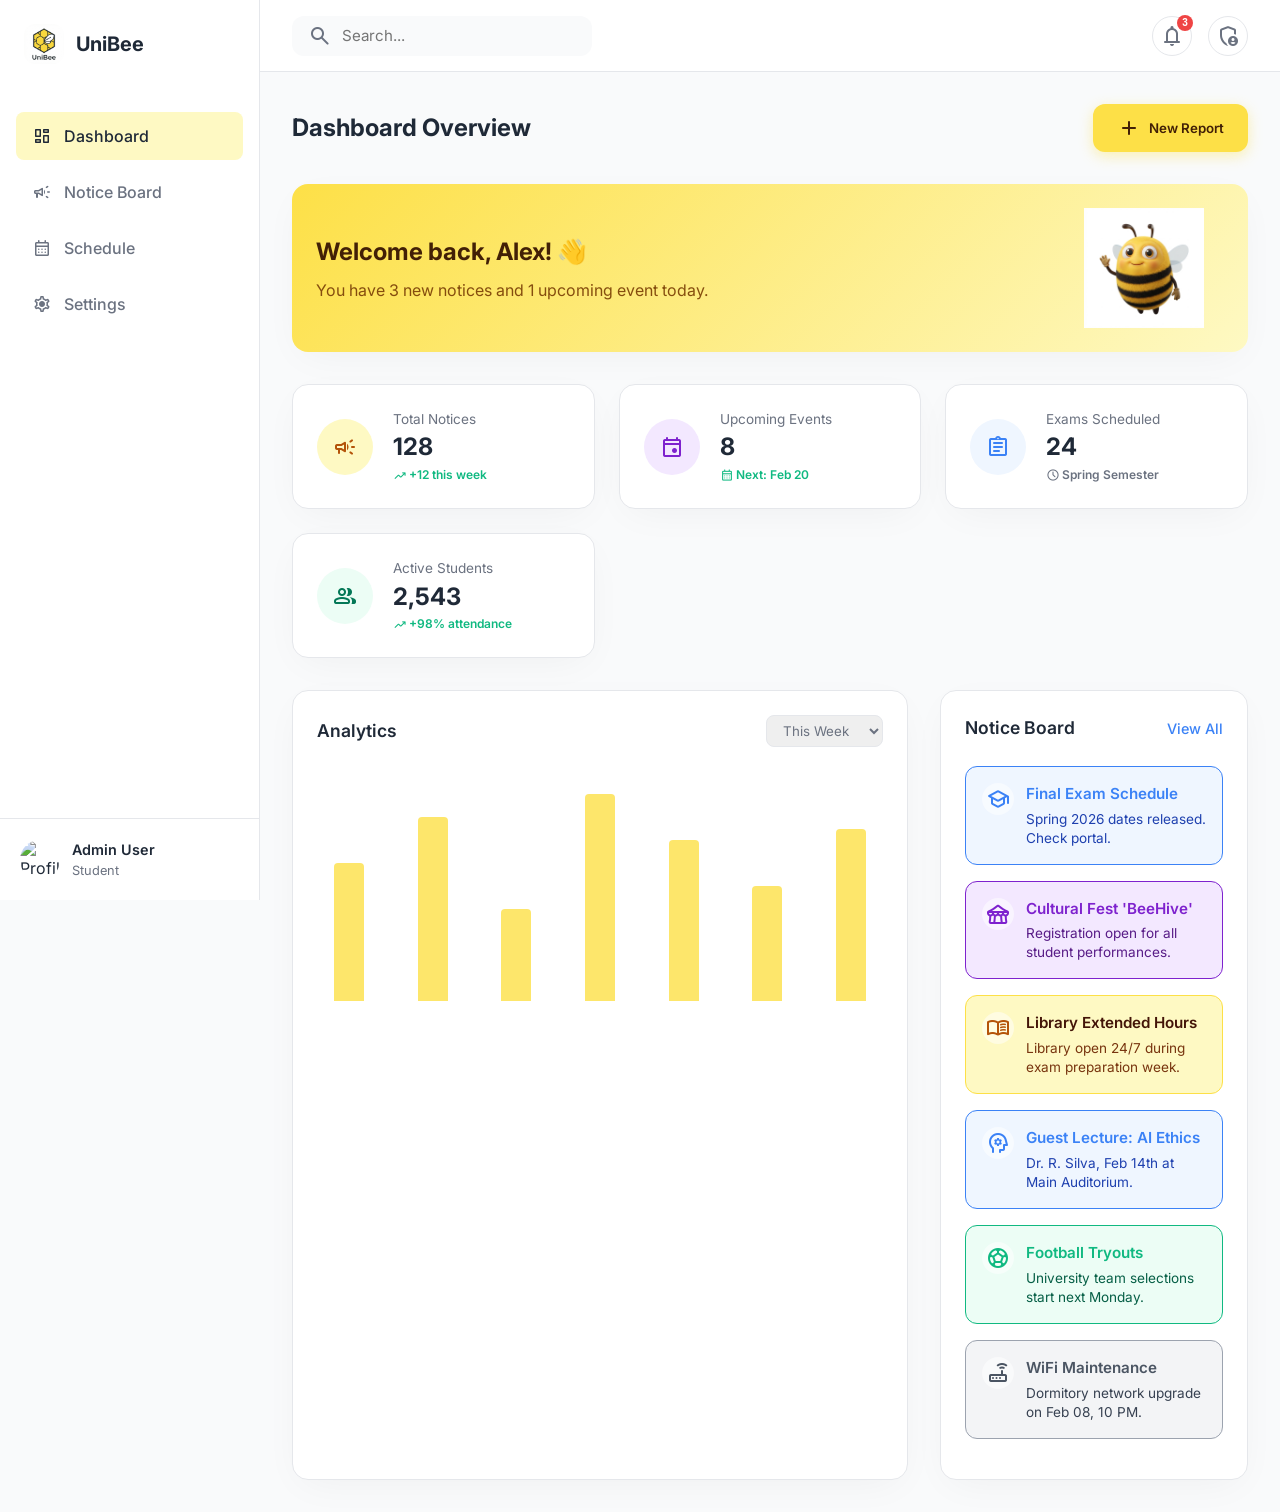
==== index.html @ 161c79ae "Initial commit: UniBee web application" ====
<!DOCTYPE html>
<html lang="en">

<head>
    <meta charset="UTF-8">
    <meta name="viewport" content="width=device-width, initial-scale=1.0">
    <title>UniBee Dashboard</title>
    <link rel="stylesheet" href="styles.css">
    <link rel="preconnect" href="https://fonts.googleapis.com">
    <link rel="preconnect" href="https://fonts.gstatic.com" crossorigin>
    <link href="https://fonts.googleapis.com/css2?family=Inter:wght@400;500;600;700&display=swap" rel="stylesheet">
    <link rel="stylesheet"
        href="https://fonts.googleapis.com/css2?family=Material+Symbols+Rounded:opsz,wght,FILL,GRAD@24,400,0,0" />
</head>

<body>
    <div class="app-container">
        <!-- Sidebar -->
        <aside class="sidebar">
            <div class="brand">
                <div class="logo-icon" style="background: transparent;">
                    <img src="assets/logo.png" alt="UniBee">
                </div>
                <h1>UniBee</h1>
            </div>

            <nav class="nav-menu">
                <a href="index.html" class="nav-item active">
                    <span class="material-symbols-rounded">dashboard</span>
                    <span>Dashboard</span>
                </a>
                <a href="notice-board.html" class="nav-item">
                    <span class="material-symbols-rounded">campaign</span>
                    <span>Notice Board</span>
                </a>
                <a href="schedule.html" class="nav-item">
                    <span class="material-symbols-rounded">calendar_month</span>
                    <span>Schedule</span>
                </a>
                <a href="students.html" class="nav-item">
                    <span class="material-symbols-rounded">groups</span>
                    <span>Students</span>
                </a>
                <a href="analytics.html" class="nav-item">
                    <span class="material-symbols-rounded">analytics</span>
                    <span>Analytics</span>
                </a>
                <a href="settings.html" class="nav-item">
                    <span class="material-symbols-rounded">settings</span>
                    <span>Settings</span>
                </a>
            </nav>

            <div class="user-profile">
                <img src="https://ui-avatars.com/api/?name=Admin+User&background=FDE047&color=1F2937&bold=true"
                    alt="Profile" class="avatar">
                <div class="user-info">
                    <span class="name">Admin User</span>
                    <span class="role">Administrator</span>
                </div>
            </div>
        </aside>

        <!-- Main Content -->
        <main class="main-content">
            <header class="top-header">
                <button class="menu-toggle" id="menuToggle">
                    <span class="material-symbols-rounded">menu</span>
                </button>
                <div class="header-search">
                    <span class="material-symbols-rounded">search</span>
                    <input type="text" placeholder="Search...">
                </div>
                <div class="header-actions">
                    <button class="icon-btn">
                        <span class="material-symbols-rounded">notifications</span>
                        <span class="badge">3</span>
                    </button>
                    <a href="admin.html" class="icon-btn" title="Admin Dashboard" style="text-decoration: none;">
                        <span class="material-symbols-rounded">admin_panel_settings</span>
                    </a>
                </div>
            </header>

            <div class="content-wrapper">
                <div class="page-header">
                    <h2>Dashboard Overview</h2>
                    <button class="btn-primary">
                        <span class="material-symbols-rounded">add</span>
                        New Report
                    </button>
                </div>

                <div class="welcome-banner card gradient-bg">
                    <div class="welcome-text">
                        <h2>Welcome back, Alex! 👋</h2>
                        <p>You have 3 new notices and 1 upcoming event today.</p>
                    </div>
                    <img src="assets/mascot.png" alt="UniBee Mascot" style="height: 120px; margin-right: 20px;">
                </div>

                <!-- Stats Cards -->
                <div class="stats-grid">
                    <!-- Total Notices -->
                    <div class="card stat-card">
                        <div class="stat-icon yellow-light">
                            <span class="material-symbols-rounded">campaign</span>
                        </div>
                        <div class="stat-info">
                            <span class="label">Total Notices</span>
                            <span class="value">128</span>
                            <span class="trend up">
                                <span class="material-symbols-rounded">trending_up</span>
                                +12 this week
                            </span>
                        </div>
                    </div>

                    <!-- Upcoming Events -->
                    <div class="card stat-card">
                        <div class="stat-icon purple-light">
                            <span class="material-symbols-rounded">event</span>
                        </div>
                        <div class="stat-info">
                            <span class="label">Upcoming Events</span>
                            <span class="value">8</span>
                            <span class="trend up">
                                <span class="material-symbols-rounded">calendar_month</span>
                                Next: Feb 20
                            </span>
                        </div>
                    </div>

                    <!-- Exams -->
                    <div class="card stat-card">
                        <div class="stat-icon" style="background-color: var(--info-light); color: var(--info);">
                            <span class="material-symbols-rounded">assignment</span>
                        </div>
                        <div class="stat-info">
                            <span class="label">Exams Scheduled</span>
                            <span class="value">24</span>
                            <span class="trend" style="color: var(--text-muted);">
                                <span class="material-symbols-rounded">schedule</span>
                                Spring Semester
                            </span>
                        </div>
                    </div>

                    <!-- Active Students -->
                    <div class="card stat-card">
                        <div class="stat-icon green-light">
                            <span class="material-symbols-rounded">group</span>
                        </div>
                        <div class="stat-info">
                            <span class="label">Active Students</span>
                            <span class="value">2,543</span>
                            <span class="trend up">
                                <span class="material-symbols-rounded">trending_up</span>
                                +98% attendance
                            </span>
                        </div>
                    </div>
                </div>

                <!-- Recent Activity & Charts -->
                <div class="dashboard-grid">
                    <div class="card chart-section">
                        <div class="card-header">
                            <h3>Analytics</h3>
                            <select class="select-input">
                                <option>This Week</option>
                                <option>This Month</option>
                            </select>
                        </div>
                        <div class="chart-placeholder">
                            <!-- Placeholder for a chart -->
                            <div class="bar-chart-mock">
                                <div class="bar" style="height: 60%"></div>
                                <div class="bar" style="height: 80%"></div>
                                <div class="bar" style="height: 40%"></div>
                                <div class="bar" style="height: 90%"></div>
                                <div class="bar" style="height: 70%"></div>
                                <div class="bar" style="height: 50%"></div>
                                <div class="bar" style="height: 75%"></div>
                            </div>
                        </div>
                    </div>

                    <div class="card notice-section">
                        <div class="card-header">
                            <h3>Notice Board</h3>
                            <a href="#" class="link-btn">View All</a>
                        </div>
                        <div class="notice-list">
                            <!-- Notice 1: Academic -->
                            <a href="notice-details.html" class="notice-card"
                                style="text-decoration: none; color: inherit; background-color: var(--info-light); border-color: var(--info);">
                                <div class="notice-icon" style="color: var(--info);">
                                    <span class="material-symbols-rounded">school</span>
                                </div>
                                <div class="notice-content">
                                    <h4 style="color: var(--info);">Final Exam Schedule</h4>
                                    <p style="color: #1E40AF;">Spring 2026 dates released. Check portal.</p>
                                </div>
                            </a>

                            <!-- Notice 2: Events -->
                            <a href="notice-details.html" class="notice-card"
                                style="text-decoration: none; color: inherit; background-color: var(--purple-light); border-color: #7E22CE;">
                                <div class="notice-icon" style="color: #7E22CE;">
                                    <span class="material-symbols-rounded">festival</span>
                                </div>
                                <div class="notice-content">
                                    <h4 style="color: #7E22CE;">Cultural Fest 'BeeHive'</h4>
                                    <p style="color: #581C87;">Registration open for all student performances.</p>
                                </div>
                            </a>

                            <!-- Notice 3: General -->
                            <a href="notice-details.html" class="notice-card"
                                style="text-decoration: none; color: inherit;">
                                <div class="notice-icon">
                                    <span class="material-symbols-rounded">menu_book</span>
                                </div>
                                <div class="notice-content">
                                    <h4>Library Extended Hours</h4>
                                    <p>Library open 24/7 during exam preparation week.</p>
                                </div>
                            </a>

                            <!-- Notice 4: Academic -->
                            <a href="notice-details.html" class="notice-card"
                                style="text-decoration: none; color: inherit; background-color: var(--info-light); border-color: var(--info);">
                                <div class="notice-icon" style="color: var(--info);">
                                    <span class="material-symbols-rounded">psychology</span>
                                </div>
                                <div class="notice-content">
                                    <h4 style="color: var(--info);">Guest Lecture: AI Ethics</h4>
                                    <p style="color: #1E40AF;">Dr. R. Silva, Feb 14th at Main Auditorium.</p>
                                </div>
                            </a>

                            <!-- Notice 5: Sports -->
                            <a href="notice-details.html" class="notice-card"
                                style="text-decoration: none; color: inherit; background-color: var(--success-light); border-color: var(--success);">
                                <div class="notice-icon" style="color: var(--success);">
                                    <span class="material-symbols-rounded">sports_soccer</span>
                                </div>
                                <div class="notice-content">
                                    <h4 style="color: var(--success);">Football Tryouts</h4>
                                    <p style="color: #065F46;">University team selections start next Monday.</p>
                                </div>
                            </a>

                            <!-- Notice 6: System -->
                            <a href="notice-details.html" class="notice-card"
                                style="text-decoration: none; color: inherit; background-color: #F3F4F6; border-color: #9CA3AF;">
                                <div class="notice-icon" style="color: #4B5563;">
                                    <span class="material-symbols-rounded">router</span>
                                </div>
                                <div class="notice-content">
                                    <h4 style="color: #4B5563;">WiFi Maintenance</h4>
                                    <p style="color: #374151;">Dormitory network upgrade on Feb 08, 10 PM.</p>
                                </div>
                            </a>
                        </div>
                    </div>
                </div>
            </div>
        </main>
    </div>
    <script src="script.js"></script>
</body>

</html>
---- styles.css ----
:root {
    /* Colors */
    --primary-color: #FDE047;
    /* Yellow-300/400 approx */
    --primary-hover: #FACC15;
    --primary-text: #422006;
    /* Dark brown text for contrast on yellow */

    --bg-body: #F9FAFB;
    --bg-card: #FFFFFF;
    --bg-sidebar: #FFFFFF;

    --text-main: #1F2937;
    --text-muted: #6B7280;
    --border-color: #E5E7EB;

    /* Semantic Colors */
    --success: #10B981;
    --danger: #EF4444;
    --warning: #F59E0B;
    --info: #3B82F6;

    /* Light variants for backgrounds */
    --info-light: #EFF6FF;
    --success-light: #ECFDF5;
    --purple-light: #F3E8FF;
    --yellow-light: #FEF9C3;

    /* Spacing */
    --radius-sm: 8px;
    --radius-md: 12px;
    --radius-lg: 16px;

    /* Shadows */
    --shadow-sm: 0 1px 2px 0 rgb(0 0 0 / 0.05);
    /* Soft, spread out shadow for modern feel */
    --shadow-card: 0 10px 40px -10px rgba(0, 0, 0, 0.05);
    --shadow-float: 0 20px 25px -5px rgba(0, 0, 0, 0.1), 0 8px 10px -6px rgba(0, 0, 0, 0.1);

    /* Transitions */
    --transition: all 0.3s ease;
}

body.dark-mode {
    --bg-body: #111827;
    --bg-card: #1F2937;
    --bg-sidebar: #1F2937;
    --text-main: #F9FAFB;
    --text-muted: #9CA3AF;
    --border-color: #374151;
    --shadow-sm: 0 1px 2px 0 rgb(0 0 0 / 0.3);
    --shadow-card: 0 10px 15px -3px rgba(0, 0, 0, 0.4);

    /* Adjust semantic colors for dark mode if needed */
    --info-light: rgba(59, 130, 246, 0.2);
    --success-light: rgba(16, 185, 129, 0.2);
    --purple-light: rgba(168, 85, 247, 0.2);
    --yellow-light: rgba(253, 224, 71, 0.1);
}

/* Empty State */
.empty-state {
    display: flex;
    flex-direction: column;
    align-items: center;
    justify-content: center;
    padding: 60px 20px;
    text-align: center;
    color: var(--text-muted);
    background: var(--bg-card);
    border-radius: var(--radius-md);
    border: 1px dashed var(--border-color);
}

.empty-state img {
    width: 120px;
    height: auto;
    margin-bottom: 24px;
    opacity: 0.8;
}

.empty-state h3 {
    font-size: 1.25rem;
    color: var(--text-main);
    margin-bottom: 8px;
}

.empty-state p {
    max-width: 300px;
    margin: 0 auto;
}


* {
    margin: 0;
    padding: 0;
    box-sizing: border-box;
}

body {
    font-family: 'Inter', sans-serif;
    background-color: var(--bg-body);
    color: var(--text-main);
    line-height: 1.5;
}

/* Layout */
.app-container {
    display: flex;
    min-height: 100vh;
}

/* Sidebar */
.sidebar {
    width: 260px;
    background-color: var(--bg-sidebar);
    border-right: 1px solid var(--border-color);
    display: flex;
    flex-direction: column;
    position: fixed;
    height: 100vh;
    left: 0;
    top: 0;
    z-index: 50;
    transition: var(--transition);
}

.brand {
    padding: 24px;
    display: flex;
    align-items: center;
    gap: 12px;
}

.logo-icon {
    width: 40px;
    height: 40px;
    background-color: var(--primary-color);
    border-radius: var(--radius-md);
    display: flex;
    align-items: center;
    justify-content: center;
    color: var(--primary-text);
    overflow: hidden;
    /* Ensure image fits */
}

.welcome-banner.gradient-bg {
    display: flex;
    justify-content: space-between;
    align-items: center;
    margin-bottom: 32px;
    background: linear-gradient(135deg, #FDE047 0%, #FEF9C3 100%);
    border: none;
}

.welcome-text h2 {
    color: var(--primary-text);
    margin-bottom: 8px;
}

.welcome-text p {
    color: #854D0E;
    /* Darker yellow-brown */
}

.logo-icon img {
    width: 100%;
    height: 100%;
    object-fit: cover;
}

.brand h1 {
    font-size: 1.25rem;
    font-weight: 700;
    color: var(--text-main);
}

.nav-menu {
    flex: 1;
    padding: 24px 16px;
    display: flex;
    flex-direction: column;
    gap: 8px;
}

.nav-item {
    display: flex;
    align-items: center;
    gap: 12px;
    padding: 12px 16px;
    text-decoration: none;
    color: var(--text-muted);
    border-radius: var(--radius-sm);
    transition: var(--transition);
    font-weight: 500;
}

.nav-item:hover,
.nav-item.active {
    background-color: var(--yellow-light);
    color: var(--text-main);
    /* Or dark yellow text */
}

/* Material Icons sizing adjustments */
.nav-item .material-symbols-rounded {
    font-size: 20px;
}

.user-profile {
    padding: 20px;
    border-top: 1px solid var(--border-color);
    display: flex;
    align-items: center;
    gap: 12px;
}

.avatar {
    width: 40px;
    height: 40px;
    border-radius: 50%;
    object-fit: cover;
}

.user-info {
    display: flex;
    flex-direction: column;
}

.user-info .name {
    font-weight: 600;
    font-size: 0.9rem;
}

.user-info .role {
    font-size: 0.8rem;
    color: var(--text-muted);
}

/* Main Content */
.main-content {
    flex: 1;
    margin-left: 260px;
    /* match sidebar width */
    max-width: calc(100% - 260px);
}

/* Header */
.top-header {
    height: 72px;
    background-color: var(--bg-card);
    border-bottom: 1px solid var(--border-color);
    display: flex;
    align-items: center;
    justify-content: space-between;
    padding: 0 32px;
    position: sticky;
    top: 0;
    z-index: 40;
}

.header-search {
    display: flex;
    align-items: center;
    background-color: var(--bg-body);
    padding: 8px 16px;
    border-radius: var(--radius-md);
    width: 300px;
    gap: 10px;
    color: var(--text-muted);
}

.header-search input {
    border: none;
    background: transparent;
    outline: none;
    width: 100%;
    font-family: inherit;
    font-size: 0.95rem;
}

.header-actions {
    display: flex;
    align-items: center;
    gap: 16px;
}

.icon-btn {
    width: 40px;
    height: 40px;
    border-radius: 50%;
    border: 1px solid var(--border-color);
    background: transparent;
    display: flex;
    align-items: center;
    justify-content: center;
    cursor: pointer;
    color: var(--text-muted);
    position: relative;
    transition: var(--transition);
}

.icon-btn:hover {
    background-color: var(--bg-body);
    color: var(--text-main);
}

.badge {
    position: absolute;
    top: -2px;
    right: -2px;
    background-color: var(--danger);
    color: white;
    font-size: 10px;
    font-weight: 700;
    height: 16px;
    min-width: 16px;
    border-radius: 8px;
    display: flex;
    align-items: center;
    justify-content: center;
    padding: 0 4px;
}

/* Dashboard Content */
.content-wrapper {
    padding: 32px;
    max-width: 1400px;
    margin: 0 auto;
}

.page-header {
    display: flex;
    justify-content: space-between;
    align-items: center;
    margin-bottom: 32px;
}

.page-header h2 {
    font-size: 1.5rem;
    font-weight: 700;
}

.btn-primary {
    background-color: var(--primary-color);
    color: var(--primary-text);
    border: none;
    padding: 12px 24px;
    border-radius: var(--radius-md);
    font-weight: 600;
    display: flex;
    align-items: center;
    gap: 8px;
    cursor: pointer;
    transition: var(--transition);
    font-family: inherit;
    box-shadow: 0 4px 14px 0 rgba(253, 224, 71, 0.4);
    /* soft yellow glow */
}

.btn-primary:hover {
    background-color: var(--primary-hover);
    transform: translateY(-1px);
}

/* Cards */
.card {
    background-color: var(--bg-card);
    border-radius: var(--radius-lg);
    box-shadow: var(--shadow-card);
    padding: 24px;
    border: 1px solid var(--border-color);
    /* Subtle border for clean look */
}

/* Stats Grid */
.stats-grid {
    display: grid;
    grid-template-columns: repeat(auto-fit, minmax(240px, 1fr));
    gap: 24px;
    margin-bottom: 32px;
}

.stat-card {
    display: flex;
    align-items: center;
    gap: 20px;
}

.stat-icon {
    width: 56px;
    height: 56px;
    border-radius: 50%;
    display: flex;
    align-items: center;
    justify-content: center;
    color: var(--text-main);
}

.yellow-light {
    background-color: var(--yellow-light);
    color: #B45309;
}

.purple-light {
    background-color: var(--purple-light);
    color: #7E22CE;
}

.green-light {
    background-color: var(--success-light);
    color: #047857;
}

.stat-info {
    display: flex;
    flex-direction: column;
}

.stat-info .label {
    font-size: 0.85rem;
    color: var(--text-muted);
    margin-bottom: 4px;
}

.stat-info .value {
    font-size: 1.5rem;
    font-weight: 700;
    line-height: 1.2;
}

.trend {
    display: flex;
    align-items: center;
    font-size: 0.75rem;
    font-weight: 600;
    margin-top: 4px;
    gap: 2px;
}

.trend.up {
    color: var(--success);
}

.trend.down {
    color: var(--danger);
}

.trend .material-symbols-rounded {
    font-size: 14px;
}

/* Dashboard Grid */
.dashboard-grid {
    display: grid;
    grid-template-columns: 2fr 1fr;
    gap: 32px;
}

@media (max-width: 1024px) {
    .dashboard-grid {
        grid-template-columns: 1fr;
    }
}

.card-header {
    display: flex;
    justify-content: space-between;
    align-items: center;
    margin-bottom: 24px;
}

.card-header h3 {
    font-size: 1.1rem;
    font-weight: 600;
}

.select-input {
    padding: 6px 12px;
    border-radius: var(--radius-sm);
    border: 1px solid var(--border-color);
    font-family: inherit;
    color: var(--text-muted);
}

.chart-placeholder {
    height: 250px;
    display: flex;
    align-items: flex-end;
    justify-content: center;
    padding-bottom: 20px;
}

.bar-chart-mock {
    display: flex;
    align-items: flex-end;
    gap: 20px;
    height: 100%;
    width: 100%;
    justify-content: space-around;
}

.bar {
    width: 30px;
    background-color: var(--primary-color);
    border-radius: 4px 4px 0 0;
    opacity: 0.8;
    transition: var(--transition);
}

.bar:hover {
    opacity: 1;
    height: calc(100% + 5px) !important;
}

/* Activity List */
.activity-list {
    display: flex;
    flex-direction: column;
    gap: 20px;
}

.activity-item {
    display: flex;
    gap: 16px;
    align-items: flex-start;
}

.activity-icon {
    width: 36px;
    height: 36px;
    border-radius: 50%;
    display: flex;
    align-items: center;
    justify-content: center;
    font-size: 0.8rem;
    font-weight: 700;
    flex-shrink: 0;
}

.activity-icon.yellow {
    background-color: var(--yellow-light);
    color: #B45309;
}

.activity-icon.blue {
    background-color: var(--info-light);
    color: var(--info);
}

.activity-icon.green {
    background-color: var(--success-light);
    color: var(--success);
}

.activity-details p {
    font-size: 0.9rem;
    color: var(--text-main);
    line-height: 1.4;
}

.activity-details .time {
    font-size: 0.75rem;
    color: var(--text-muted);
}

.link-btn {
    text-decoration: none;
    color: var(--info);
    font-weight: 500;
    font-size: 0.9rem;
}

.menu-toggle {
    display: none;
}

/* Mobile Responsiveness */
@media (max-width: 768px) {
    .sidebar {
        transform: translateX(-100%);
    }

    .sidebar.active {
        transform: translateX(0);
    }

    .main-content {
        margin-left: 0;
        max-width: 100%;
    }

    .menu-toggle {
        display: block;
        background: none;
        border: none;
        cursor: pointer;
        padding: 4px;
    }

    .header-search {
        display: none;
        /* Hide search on mobile for simplicity */
    }

    .top-header {
        padding: 0 16px;
    }

    .content-wrapper {
        padding: 20px 16px;
    }
}

/* Authentication Pages */
.auth-body {
    background-color: var(--bg-body);
    display: flex;
    align-items: center;
    justify-content: center;
    min-height: 100vh;
}

.auth-container {
    padding: 24px;
    width: 100%;
    max-width: 440px;
}

.auth-card {
    background: var(--bg-card);
    padding: 40px;
    border-radius: var(--radius-lg);
    box-shadow: var(--shadow-card);
    border: 1px solid var(--border-color);
}

.auth-header {
    text-align: center;
    margin-bottom: 32px;
}

.logo-icon.large {
    width: 56px;
    height: 56px;
    margin: 0 auto 20px;
    font-size: 32px;
}

.auth-header h1 {
    font-size: 1.5rem;
    font-weight: 700;
    margin-bottom: 8px;
    color: var(--text-main);
}

.auth-header p {
    color: var(--text-muted);
}

.form-group {
    margin-bottom: 20px;
}

.form-group label {
    display: block;
    font-size: 0.9rem;
    font-weight: 500;
    margin-bottom: 8px;
    color: var(--text-main);
}

.input-wrapper {
    position: relative;
    display: flex;
    align-items: center;
}

.input-wrapper .material-symbols-rounded {
    position: absolute;
    left: 12px;
    color: var(--text-muted);
    font-size: 20px;
    pointer-events: none;
}

.input-wrapper input {
    width: 100%;
    padding: 12px 12px 12px 40px;
    border-radius: var(--radius-sm);
    border: 1px solid var(--border-color);
    font-family: inherit;
    font-size: 0.95rem;
    transition: var(--transition);
}

.input-wrapper input:focus {
    outline: none;
    border-color: var(--primary-color);
    box-shadow: 0 0 0 3px var(--yellow-light);
}

.form-actions {
    display: flex;
    justify-content: flex-end;
    margin-bottom: 24px;
}

.forgot-pass {
    font-size: 0.85rem;
    color: var(--primary-text);
    text-decoration: none;
    font-weight: 500;
}

.full-width {
    width: 100%;
    justify-content: center;
}

.auth-footer {
    margin-top: 24px;
    text-align: center;
    font-size: 0.9rem;
    color: var(--text-muted);
}

.auth-footer a {
    color: var(--primary-text);
    text-decoration: none;
    font-weight: 600;
}

/* Notice Cards */
.notice-card {
    background-color: var(--yellow-light);
    border: 1px solid var(--primary-color);
    padding: 16px;
    border-radius: var(--radius-md);
    margin-bottom: 16px;
    display: flex;
    gap: 12px;
    align-items: flex-start;
}

.notice-icon {
    color: #B45309;
    /* Dark yellow/brown */
    background: rgba(255, 255, 255, 0.5);
    width: 32px;
    height: 32px;
    border-radius: 50%;
    display: flex;
    align-items: center;
    justify-content: center;
    flex-shrink: 0;
}

.notice-content h4 {
    font-size: 0.95rem;
    font-weight: 600;
    color: #431407;
    /* Darkest brown */
    margin-bottom: 4px;
}

.notice-content p {
    font-size: 0.85rem;
    color: #78350F;
    line-height: 1.4;
}

/* Notice Details Page */
.header-left {
    display: flex;
    align-items: center;
    gap: 16px;
}

.back-btn {
    border: none;
    background-color: var(--bg-body);
}

.page-title {
    font-size: 1.25rem;
    font-weight: 700;
}

.detail-card {
    background: var(--bg-card);
    border-radius: var(--radius-lg);
    box-shadow: var(--shadow-card);
    overflow: hidden;
    padding: 40px;
    max-width: 800px;
    margin: 0 auto;
}

.detail-header {
    margin-bottom: 24px;
}

.meta-tags {
    display: flex;
    gap: 12px;
    margin-bottom: 16px;
}

.badge-tag {
    display: inline-flex;
    align-items: center;
    gap: 6px;
    padding: 4px 12px;
    border-radius: 20px;
    font-size: 0.8rem;
    font-weight: 600;
}

.badge-tag.category {
    background-color: var(--yellow-light);
    color: #B45309;
}

.badge-tag.date {
    background-color: var(--bg-body);
    color: var(--text-muted);
}

.badge-tag .material-symbols-rounded {
    font-size: 16px;
}

.detail-header h1 {
    font-size: 2rem;
    line-height: 1.2;
}

.media-preview {
    width: 100%;
    aspect-ratio: 16 / 9;
    background-color: var(--bg-body);
    border-radius: var(--radius-md);
    display: flex;
    align-items: center;
    justify-content: center;
    margin-bottom: 32px;
    border: 2px dashed var(--border-color);
}

.placeholder-media {
    text-align: center;
    color: var(--text-muted);
}

.placeholder-media .material-symbols-rounded {
    font-size: 48px;
    margin-bottom: 8px;
    display: block;
}

.detail-body {
    font-size: 1.05rem;
    line-height: 1.7;
    margin-bottom: 40px;
    color: var(--text-main);
}

.detail-body p {
    margin-bottom: 16px;
}

.detail-body h3 {
    margin: 24px 0 16px;
    font-size: 1.2rem;
}

.detail-body ul {
    list-style-position: inside;
    margin-bottom: 16px;
    padding-left: 16px;
}

.detail-actions {
    display: flex;
    gap: 16px;
    padding-top: 24px;
    border-top: 1px solid var(--border-color);
}

.btn-secondary {
    background-color: transparent;
    border: 1px solid var(--border-color);
    padding: 12px 24px;
    border-radius: var(--radius-md);
    font-weight: 600;
    cursor: pointer;
    font-family: inherit;
    display: flex;
    align-items: center;
    gap: 8px;
    color: var(--text-main);
    transition: var(--transition);
}

.btn-secondary:hover {
    background-color: var(--bg-body);
}

/* Admin Dashboard */
.admin-notice-list {
    display: flex;
    flex-direction: column;
}

.admin-notice-item {
    display: flex;
    justify-content: space-between;
    align-items: center;
    padding: 20px;
    border-bottom: 1px solid var(--border-color);
    transition: var(--transition);
}

.admin-notice-item:last-child {
    border-bottom: none;
}

.admin-notice-item:hover {
    background-color: var(--bg-body);
}

.notice-info h4 {
    font-size: 1rem;
    font-weight: 600;
    margin-bottom: 4px;
}

.notice-info .meta {
    font-size: 0.85rem;
    color: var(--text-muted);
}

.notice-actions {
    display: flex;
    align-items: center;
    gap: 16px;
}

.view-count {
    display: flex;
    align-items: center;
    gap: 6px;
    font-size: 0.85rem;
    color: var(--text-muted);
    margin-right: 16px;
}

.view-count .material-symbols-rounded {
    font-size: 18px;
}

.icon-btn.small {
    width: 32px;
    height: 32px;
}

.icon-btn.small .material-symbols-rounded {
    font-size: 18px;
}

.icon-btn.danger {
    color: var(--danger);
    border-color: transparent;
}

.icon-btn.danger:hover {
    background-color: #FEF2F2;
    /* Red-50 */
}

/* Create Notice Form */
.create-form-card {
    background: var(--bg-card);
    padding: 32px;
    border-radius: var(--radius-lg);
    box-shadow: var(--shadow-card);
    max-width: 800px;
    margin: 0 auto;
}

.form-section {
    margin-bottom: 24px;
}

.form-section label {
    display: block;
    margin-bottom: 8px;
    font-weight: 500;
    color: var(--text-main);
}

.form-row {
    display: flex;
    gap: 20px;
}

.form-section.half {
    flex: 1;
}

.form-input,
.form-select,
.form-textarea {
    width: 100%;
    padding: 12px;
    border-radius: var(--radius-sm);
    border: 1px solid var(--border-color);
    font-family: inherit;
    font-size: 0.95rem;
    background-color: var(--bg-body);
}

.form-input:focus,
.form-select:focus,
.form-textarea:focus {
    outline: none;
    border-color: var(--primary-color);
}

.file-upload-area {
    border: 2px dashed var(--border-color);
    border-radius: var(--radius-md);
    padding: 40px;
    text-align: center;
    background-color: var(--bg-body);
    cursor: pointer;
    transition: var(--transition);
}

.file-upload-area:hover {
    border-color: var(--primary-color);
    background-color: var(--yellow-light);
}

.file-upload-area .material-symbols-rounded {
    font-size: 48px;
    color: var(--text-muted);
    margin-bottom: 12px;
}

.upload-hint {
    display: block;
    font-size: 0.8rem;
    color: var(--text-muted);
    margin-top: 8px;
}

.form-actions-footer {
    display: flex;
    justify-content: flex-end;
    gap: 16px;
    margin-top: 32px;
    padding-top: 24px;
    border-top: 1px solid var(--border-color);
}

/* Settings Page */
.settings-container {
    max-width: 800px;
    margin: 0 auto;
    display: flex;
    flex-direction: column;
    gap: 24px;
}

.settings-card {
    padding: 0;
    /* Override default card padding for flush list */
    overflow: hidden;
}

.settings-card .card-header {
    padding: 20px 24px;
    border-bottom: 1px solid var(--border-color);
    margin-bottom: 0;
    background-color: rgba(0, 0, 0, 0.02);
}

.setting-item {
    display: flex;
    justify-content: space-between;
    align-items: center;
    padding: 24px;
    border-bottom: 1px solid var(--border-color);
}

.setting-item:last-child {
    border-bottom: none;
}

.setting-info h4 {
    font-size: 1rem;
    font-weight: 600;
    margin-bottom: 4px;
}

.setting-info p {
    font-size: 0.85rem;
    color: var(--text-muted);
}

.text-danger {
    color: var(--danger);
}

/* Toggle Switch */
.switch {
    position: relative;
    display: inline-block;
    width: 52px;
    height: 28px;
}

.switch input {
    opacity: 0;
    width: 0;
    height: 0;
}

.slider {
    position: absolute;
    cursor: pointer;
    top: 0;
    left: 0;
    right: 0;
    bottom: 0;
    background-color: #E5E7EB;
    transition: .4s;
}

.slider:before {
    position: absolute;
    content: "";
    height: 20px;
    width: 20px;
    left: 4px;
    bottom: 4px;
    background-color: white;
    transition: .4s;
    box-shadow: 0 1px 2px rgba(0, 0, 0, 0.1);
}

input:checked+.slider {
    background-color: var(--primary-color);
}

input:checked+.slider:before {
    transform: translateX(24px);
}

.slider.round {
    border-radius: 34px;
}

.slider.round:before {
    border-radius: 50%;
}

/* Font Controls */
.font-controls {
    display: flex;
    background-color: var(--bg-body);
    border-radius: var(--radius-sm);
    padding: 4px;
    border: 1px solid var(--border-color);
}

.font-btn {
    border: none;
    background: transparent;
    padding: 6px 16px;
    cursor: pointer;
    border-radius: 4px;
    font-weight: 700;
    color: var(--text-muted);
}

.font-btn.small {
    font-size: 12px;
}

.font-btn.medium {
    font-size: 16px;
}

.font-btn.large {
    font-size: 20px;
}

.font-btn.active {
    background-color: white;
    box-shadow: var(--shadow-sm);
    color: var(--text-main);
}

/* Notice Board Page */
.notice-filters {
    margin-bottom: 32px;
    display: flex;
    flex-direction: column;
    gap: 20px;
}

.search-bar-large {
    display: flex;
    align-items: center;
    background-color: var(--bg-body);
    padding: 12px 16px;
    border-radius: var(--radius-md);
    border: 1px solid var(--border-color);
    gap: 12px;
    color: var(--text-muted);
}

.search-bar-large input {
    border: none;
    background: transparent;
    outline: none;
    width: 100%;
    font-family: inherit;
    font-size: 1rem;
}

.filter-chips {
    display: flex;
    gap: 12px;
    flex-wrap: wrap;
}

.filter-chip {
    padding: 8px 20px;
    border-radius: 24px;
    border: 1px solid var(--border-color);
    background-color: var(--bg-body);
    color: var(--text-muted);
    font-weight: 500;
    cursor: pointer;
    transition: var(--transition);
    font-family: inherit;
}

.filter-chip:hover {
    background-color: #F3F4F6;
}

.filter-chip.active {
    background-color: var(--primary-color);
    color: var(--primary-text);
    border-color: var(--primary-color);
    box-shadow: var(--shadow-sm);
}

.notice-grid {
    display: grid;
    grid-template-columns: repeat(auto-fill, minmax(300px, 1fr));
    gap: 24px;
}

.notice-card.full-height {
    display: flex;
    flex-direction: column;
    margin-bottom: 0;
    height: 100%;
    transition: var(--transition);
}

.notice-card.full-height:hover {
    transform: translateY(-4px);
    box-shadow: var(--shadow-card);
}

.notice-header {
    display: flex;
    justify-content: space-between;
    align-items: flex-start;
    margin-bottom: 12px;
    width: 100%;
}

/* Profile Settings */
.profile-edit-header {
    display: flex;
    gap: 20px;
    align-items: center;
    width: 100%;
}

.avatar.large {
    width: 80px;
    height: 80px;
}

.profile-actions {
    display: flex;
    gap: 12px;
}

.setting-input-group {
    width: 100%;
    display: flex;
    flex-direction: column;
    gap: 8px;
}

.setting-input-group label {
    font-weight: 500;
    font-size: 0.9rem;
}

.form-input {
    padding: 10px 12px;
    border: 1px solid var(--border-color);
    border-radius: var(--radius-sm);
    font-family: inherit;
    font-size: 1rem;
    width: 100%;
}

/* Schedule Page */
.schedule-layout {
    display: grid;
    grid-template-columns: 2fr 1fr;
    gap: 24px;
}

@media (max-width: 1024px) {
    .schedule-layout {
        grid-template-columns: 1fr;
    }
}

.calendar-header {
    display: flex;
    justify-content: space-between;
    align-items: center;
    margin-bottom: 20px;
}

.calendar-grid {
    display: grid;
    grid-template-columns: repeat(7, 1fr);
    text-align: center;
    gap: 8px;
}

.weekday {
    font-weight: 600;
    color: var(--text-muted);
    padding-bottom: 12px;
}

.day {
    aspect-ratio: 1;
    display: flex;
    align-items: center;
    justify-content: center;
    border-radius: 50%;
    cursor: pointer;
    position: relative;
    font-weight: 500;
}

.day:hover {
    background-color: #F3F4F6;
}

.day.current {
    background-color: var(--primary-color);
    color: var(--primary-text);
    font-weight: 700;
}

.day.muted {
    color: #D1D5DB;
}

.dot {
    position: absolute;
    bottom: 4px;
    width: 5px;
    height: 5px;
    border-radius: 50%;
}

.dot.academic {
    background-color: var(--info);
}

.dot.event {
    background-color: #7E22CE;
}

.dot.sports {
    background-color: var(--success);
}

.dot.system {
    background-color: #4B5563;
}

.events-list {
    display: flex;
    flex-direction: column;
    gap: 16px;
}

.event-item {
    display: flex;
    gap: 16px;
    padding-bottom: 16px;
    border-bottom: 1px solid var(--border-color);
}

.event-item:last-child {
    border-bottom: none;
}

.event-date {
    display: flex;
    flex-direction: column;
    align-items: center;
    background-color: var(--bg-body);
    padding: 8px 12px;
    border-radius: var(--radius-sm);
    min-width: 60px;
}

.day-num {
    font-size: 1.2rem;
    font-weight: 700;
}

.month {
    font-size: 0.7rem;
    color: var(--text-muted);
    font-weight: 600;
}

/* Students Table */
.table-card {
    padding: 0;
    overflow: hidden;
}

.data-table {
    width: 100%;
    border-collapse: collapse;
    text-align: left;
}

.data-table th {
    padding: 16px 24px;
    background-color: #F9FAFB;
    font-weight: 600;
    color: var(--text-muted);
    border-bottom: 1px solid var(--border-color);
}

.data-table td {
    padding: 16px 24px;
    border-bottom: 1px solid var(--border-color);
}

.user-cell {
    display: flex;
    align-items: center;
    gap: 12px;
    font-weight: 500;
}

.status-badge {
    padding: 4px 10px;
    border-radius: 12px;
    font-size: 0.8rem;
    font-weight: 600;
}

.status-badge.active {
    background-color: var(--success-light);
    color: var(--success);
}

.status-badge.inactive {
    background-color: #F3F4F6;
    color: var(--text-muted);
}

/* Analytics Charts */
.css-bar-chart {
    height: 200px;
    display: flex;
    align-items: flex-end;
    gap: 12px;
    padding-top: 20px;
}

.chart-bar {
    flex: 1;
    background-color: var(--primary-color);
    border-radius: 4px 4px 0 0;
    position: relative;
    transition: height 0.3s ease;
}

.chart-bar:hover {
    background-color: var(--primary-hover);
}

.chart-bar span {
    position: absolute;
    bottom: -25px;
    width: 100%;
    text-align: center;
    font-size: 0.8rem;
    color: var(--text-muted);
}

.category-list {
    display: flex;
    flex-direction: column;
    gap: 20px;
}

.cat-info {
    display: flex;
    justify-content: space-between;
    margin-bottom: 6px;
    font-size: 0.9rem;
}

.progress-bar {
    height: 8px;
    background-color: #F3F4F6;
    border-radius: 4px;
    overflow: hidden;
}

.progress {
    height: 100%;
    border-radius: 4px;
}
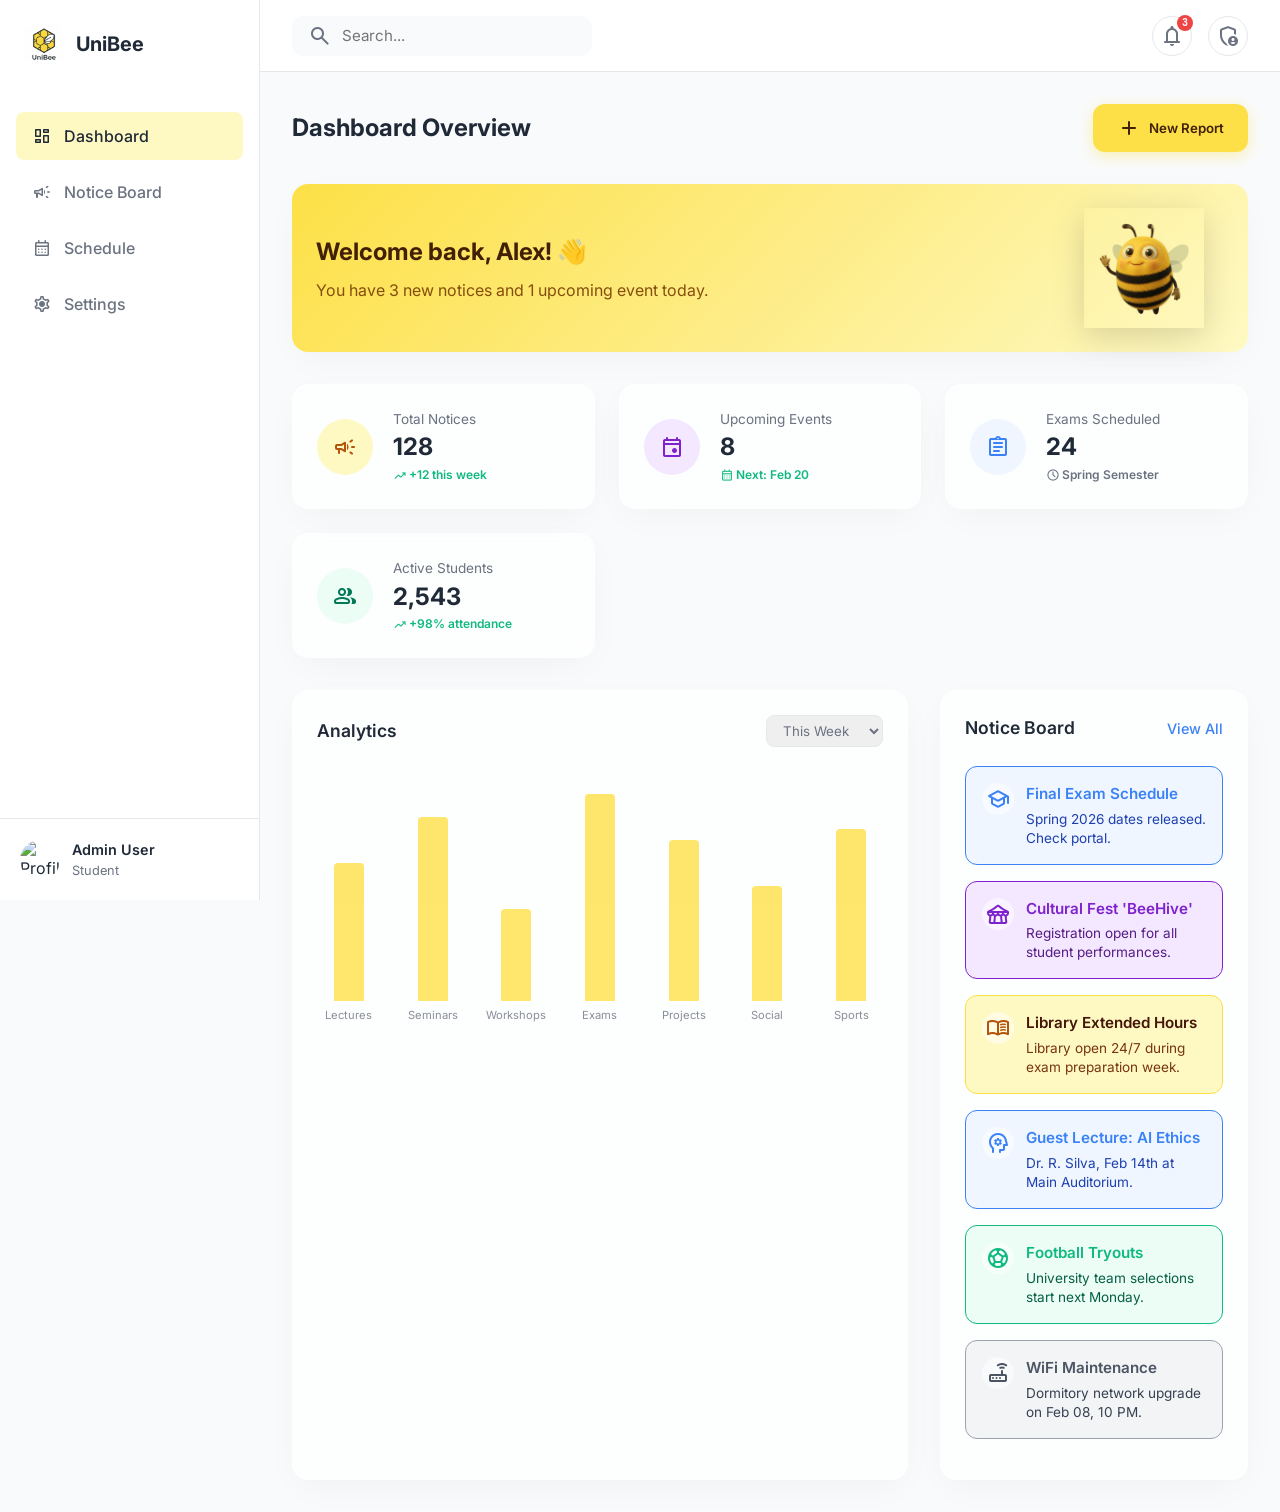
==== commit f3c505a9: "feat: add working search bar, bee animation, notification dropdown, and New Report button" ====
--- a/index.html
+++ b/index.html
@@ -69,13 +69,47 @@
                 </button>
                 <div class="header-search">
                     <span class="material-symbols-rounded">search</span>
-                    <input type="text" placeholder="Search...">
+                    <input type="text" placeholder="Search..." id="dashboardSearch">
                 </div>
                 <div class="header-actions">
-                    <button class="icon-btn">
-                        <span class="material-symbols-rounded">notifications</span>
-                        <span class="badge">3</span>
-                    </button>
+                    <div class="notification-wrapper">
+                        <button class="icon-btn" id="notificationBtn">
+                            <span class="material-symbols-rounded">notifications</span>
+                            <span class="badge" id="notifBadge">3</span>
+                        </button>
+                        <div class="notification-dropdown" id="notificationDropdown">
+                            <div class="notif-header">
+                                <h4>Notifications</h4>
+                                <button class="notif-mark-read" id="markAllRead">Mark all read</button>
+                            </div>
+                            <div class="notif-list">
+                                <div class="notif-item unread">
+                                    <span class="material-symbols-rounded notif-icon"
+                                        style="color: var(--info);">school</span>
+                                    <div class="notif-content">
+                                        <p><strong>Final Exam Schedule</strong> has been updated.</p>
+                                        <span class="notif-time">2 hours ago</span>
+                                    </div>
+                                </div>
+                                <div class="notif-item unread">
+                                    <span class="material-symbols-rounded notif-icon"
+                                        style="color: #7E22CE;">festival</span>
+                                    <div class="notif-content">
+                                        <p><strong>Cultural Fest 'BeeHive'</strong> registration open!</p>
+                                        <span class="notif-time">5 hours ago</span>
+                                    </div>
+                                </div>
+                                <div class="notif-item unread">
+                                    <span class="material-symbols-rounded notif-icon"
+                                        style="color: var(--success);">sports_soccer</span>
+                                    <div class="notif-content">
+                                        <p><strong>Football Tryouts</strong> start next Monday.</p>
+                                        <span class="notif-time">1 day ago</span>
+                                    </div>
+                                </div>
+                            </div>
+                        </div>
+                    </div>
                     <a href="admin.html" class="icon-btn" title="Admin Dashboard" style="text-decoration: none;">
                         <span class="material-symbols-rounded">admin_panel_settings</span>
                     </a>
@@ -85,7 +119,7 @@
             <div class="content-wrapper">
                 <div class="page-header">
                     <h2>Dashboard Overview</h2>
-                    <button class="btn-primary">
+                    <button class="btn-primary" id="newReportBtn" onclick="window.location.href='create-notice.html'">
                         <span class="material-symbols-rounded">add</span>
                         New Report
                     </button>
@@ -96,7 +130,8 @@
                         <h2>Welcome back, Alex! 👋</h2>
                         <p>You have 3 new notices and 1 upcoming event today.</p>
                     </div>
-                    <img src="assets/mascot.png" alt="UniBee Mascot" style="height: 120px; margin-right: 20px;">
+                    <img src="assets/mascot.png" alt="UniBee Mascot" class="moving-bee"
+                        style="height: 120px; margin-right: 20px;">
                 </div>
 
                 <!-- Stats Cards -->
--- a/styles.css
+++ b/styles.css
@@ -41,9 +41,22 @@
     --transition: all 0.3s ease;
 }
 
+/* Global Transitions */
+a,
+button,
+input,
+.card,
+.stat-card,
+.notice-card,
+.nav-item,
+.icon-btn,
+.btn-primary {
+    transition: var(--transition);
+}
+
 body.dark-mode {
     --bg-body: #111827;
-    --bg-card: #1F2937;
+    --bg-card: rgba(31, 41, 55, 0.7);
     --bg-sidebar: #1F2937;
     --text-main: #F9FAFB;
     --text-muted: #9CA3AF;
@@ -366,11 +379,13 @@
 
 /* Cards */
 .card {
-    background-color: var(--bg-card);
+    background-color: rgba(255, 255, 255, 0.7);
+    backdrop-filter: blur(10px);
+    -webkit-backdrop-filter: blur(10px);
     border-radius: var(--radius-lg);
     box-shadow: var(--shadow-card);
     padding: 24px;
-    border: 1px solid var(--border-color);
+    border: 1px solid rgba(255, 255, 255, 0.5);
     /* Subtle border for clean look */
 }
 
@@ -1550,4 +1565,204 @@
 .progress {
     height: 100%;
     border-radius: 4px;
+}
+
+/* Toast Notification */
+.toast-container {
+    position: fixed;
+    bottom: 24px;
+    right: 24px;
+    z-index: 1000;
+}
+
+.toast {
+    background-color: var(--bg-card);
+    color: var(--text-main);
+    padding: 16px 24px;
+    border-radius: var(--radius-md);
+    box-shadow: var(--shadow-float);
+    display: flex;
+    align-items: center;
+    gap: 12px;
+    margin-top: 10px;
+    border-left: 4px solid var(--success);
+    transform: translateX(120%);
+    transition: transform 0.3s ease;
+}
+
+.toast.show {
+    transform: translateX(0);
+}
+
+.toast.success {
+    border-left-color: var(--success);
+}
+
+.toast .material-symbols-rounded {
+    color: var(--success);
+}
+
+/* ===== 3D Bee Animation ===== */
+.moving-bee {
+    mix-blend-mode: multiply;
+    animation: floatBee 4s ease-in-out infinite;
+    transform-origin: center center;
+    filter: drop-shadow(0 8px 16px rgba(0, 0, 0, 0.15));
+    cursor: pointer;
+    transition: transform 0.3s ease;
+}
+
+.moving-bee:hover {
+    animation-play-state: paused;
+    transform: scale(1.15) rotate(-5deg);
+}
+
+@keyframes floatBee {
+    0% {
+        transform: translateY(0px) rotate(0deg) scale(1);
+    }
+
+    15% {
+        transform: translateY(-12px) rotate(4deg) scale(1.03);
+    }
+
+    30% {
+        transform: translateY(-6px) rotate(-2deg) scale(1.01);
+    }
+
+    50% {
+        transform: translateY(-18px) rotate(6deg) scale(1.05);
+    }
+
+    70% {
+        transform: translateY(-4px) rotate(-3deg) scale(1.02);
+    }
+
+    85% {
+        transform: translateY(-10px) rotate(2deg) scale(1.01);
+    }
+
+    100% {
+        transform: translateY(0px) rotate(0deg) scale(1);
+    }
+}
+
+/* ===== Notification Dropdown ===== */
+.notification-wrapper {
+    position: relative;
+}
+
+.notification-dropdown {
+    position: absolute;
+    top: calc(100% + 12px);
+    right: 0;
+    width: 360px;
+    background: var(--bg-card);
+    backdrop-filter: blur(16px);
+    border-radius: var(--radius-lg);
+    box-shadow: var(--shadow-float);
+    border: 1px solid var(--border-color);
+    z-index: 100;
+    opacity: 0;
+    visibility: hidden;
+    transform: translateY(-8px) scale(0.97);
+    transition: all 0.25s cubic-bezier(0.4, 0, 0.2, 1);
+    overflow: hidden;
+}
+
+.notification-dropdown.show {
+    opacity: 1;
+    visibility: visible;
+    transform: translateY(0) scale(1);
+}
+
+.notif-header {
+    display: flex;
+    justify-content: space-between;
+    align-items: center;
+    padding: 16px 20px;
+    border-bottom: 1px solid var(--border-color);
+}
+
+.notif-header h4 {
+    font-size: 1rem;
+    font-weight: 700;
+}
+
+.notif-mark-read {
+    background: none;
+    border: none;
+    color: var(--info);
+    font-size: 0.8rem;
+    font-weight: 600;
+    cursor: pointer;
+    font-family: inherit;
+    padding: 4px 8px;
+    border-radius: 6px;
+    transition: var(--transition);
+}
+
+.notif-mark-read:hover {
+    background-color: var(--info-light);
+}
+
+.notif-list {
+    max-height: 320px;
+    overflow-y: auto;
+}
+
+.notif-item {
+    display: flex;
+    gap: 12px;
+    padding: 14px 20px;
+    border-bottom: 1px solid var(--border-color);
+    transition: var(--transition);
+    cursor: pointer;
+    align-items: flex-start;
+}
+
+.notif-item:last-child {
+    border-bottom: none;
+}
+
+.notif-item:hover {
+    background-color: var(--bg-body);
+}
+
+.notif-item.unread {
+    background-color: rgba(253, 224, 71, 0.06);
+    border-left: 3px solid var(--primary-color);
+}
+
+.notif-item.unread:hover {
+    background-color: rgba(253, 224, 71, 0.12);
+}
+
+.notif-icon {
+    font-size: 22px;
+    flex-shrink: 0;
+    margin-top: 2px;
+}
+
+.notif-content p {
+    font-size: 0.85rem;
+    line-height: 1.4;
+    color: var(--text-main);
+    margin: 0;
+}
+
+.notif-content .notif-time {
+    font-size: 0.75rem;
+    color: var(--text-muted);
+    margin-top: 4px;
+    display: block;
+}
+
+/* ===== Search highlight ===== */
+.search-hidden {
+    display: none !important;
+}
+
+.search-highlight {
+    box-shadow: 0 0 0 2px var(--primary-color);
 }
